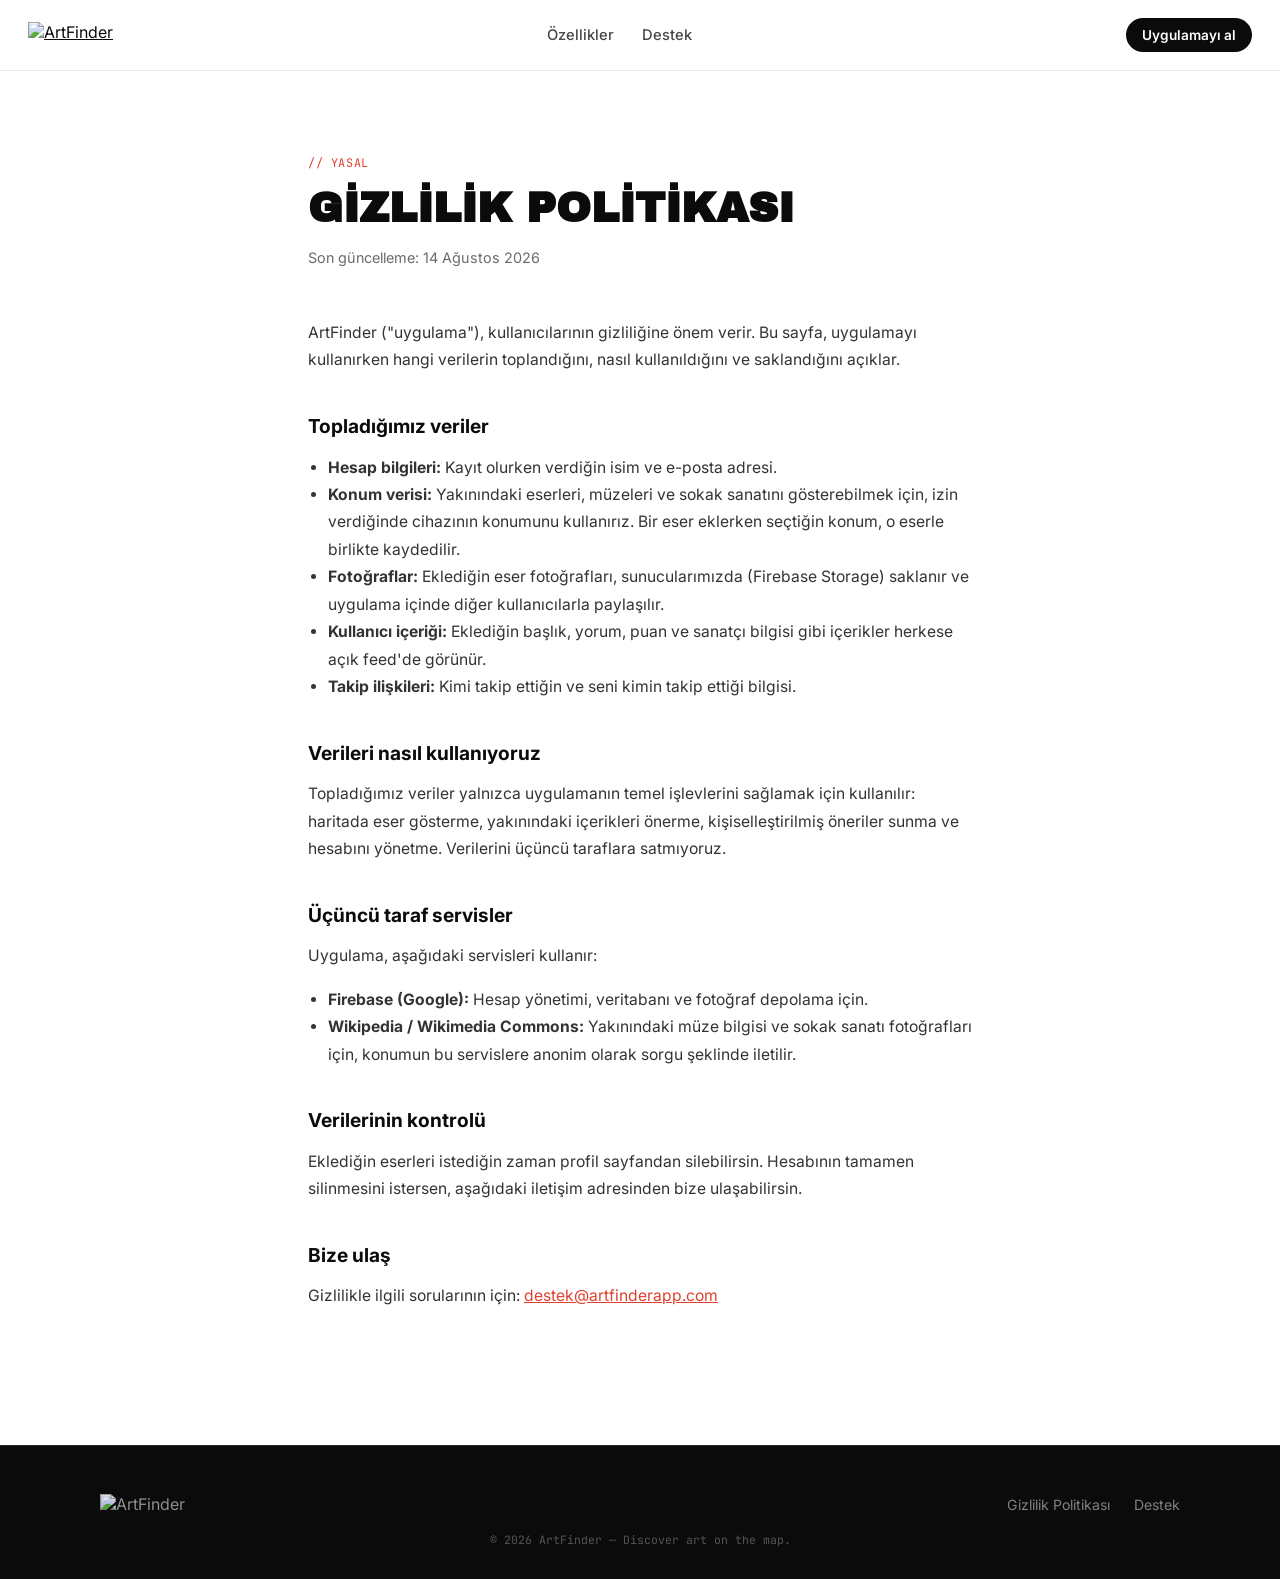
==== privacy.html @ 23e79b47 "Add files via upload" ====
<!DOCTYPE html>
<html lang="tr">
<head>
<meta charset="UTF-8">
<meta name="viewport" content="width=device-width, initial-scale=1.0">
<title>Gizlilik Politikası — ArtFinder</title>
<link rel="icon" href="assets/artfinder_logo_black.png">
<link rel="stylesheet" href="styles.css">
</head>
<body>

<nav class="nav">
  <a href="index.html"><img src="assets/artfinder_logo_black.png" alt="ArtFinder" class="nav-logo"></a>
  <ul class="nav-links">
    <li><a href="index.html#features">Özellikler</a></li>
    <li><a href="support.html">Destek</a></li>
  </ul>
  <a class="nav-cta" href="index.html#get">Uygulamayı al</a>
  <button class="nav-menu-btn" aria-label="Menü"><span></span><span></span><span></span></button>
</nav>

<main class="doc">
  <span class="eyebrow mono">// Yasal</span>
  <h1>Gizlilik Politikası</h1>
  <p class="updated">Son güncelleme: 14 Ağustos 2026</p>

  <p>ArtFinder ("uygulama"), kullanıcılarının gizliliğine önem verir. Bu sayfa, uygulamayı kullanırken hangi verilerin toplandığını, nasıl kullanıldığını ve saklandığını açıklar.</p>

  <h2>Topladığımız veriler</h2>
  <ul>
    <li><strong>Hesap bilgileri:</strong> Kayıt olurken verdiğin isim ve e-posta adresi.</li>
    <li><strong>Konum verisi:</strong> Yakınındaki eserleri, müzeleri ve sokak sanatını gösterebilmek için, izin verdiğinde cihazının konumunu kullanırız. Bir eser eklerken seçtiğin konum, o eserle birlikte kaydedilir.</li>
    <li><strong>Fotoğraflar:</strong> Eklediğin eser fotoğrafları, sunucularımızda (Firebase Storage) saklanır ve uygulama içinde diğer kullanıcılarla paylaşılır.</li>
    <li><strong>Kullanıcı içeriği:</strong> Eklediğin başlık, yorum, puan ve sanatçı bilgisi gibi içerikler herkese açık feed'de görünür.</li>
    <li><strong>Takip ilişkileri:</strong> Kimi takip ettiğin ve seni kimin takip ettiği bilgisi.</li>
  </ul>

  <h2>Verileri nasıl kullanıyoruz</h2>
  <p>Topladığımız veriler yalnızca uygulamanın temel işlevlerini sağlamak için kullanılır: haritada eser gösterme, yakınındaki içerikleri önerme, kişiselleştirilmiş öneriler sunma ve hesabını yönetme. Verilerini üçüncü taraflara satmıyoruz.</p>

  <h2>Üçüncü taraf servisler</h2>
  <p>Uygulama, aşağıdaki servisleri kullanır:</p>
  <ul>
    <li><strong>Firebase (Google):</strong> Hesap yönetimi, veritabanı ve fotoğraf depolama için.</li>
    <li><strong>Wikipedia / Wikimedia Commons:</strong> Yakınındaki müze bilgisi ve sokak sanatı fotoğrafları için, konumun bu servislere anonim olarak sorgu şeklinde iletilir.</li>
  </ul>

  <h2>Verilerinin kontrolü</h2>
  <p>Eklediğin eserleri istediğin zaman profil sayfandan silebilirsin. Hesabının tamamen silinmesini istersen, aşağıdaki iletişim adresinden bize ulaşabilirsin.</p>

  <h2>Bize ulaş</h2>
  <p>Gizlilikle ilgili sorularının için: <a class="mailto" href="mailto:destek@artfinderapp.com">destek@artfinderapp.com</a></p>
</main>

<footer>
  <div class="footer-inner">
    <img src="assets/artfinder_logo_white.png" alt="ArtFinder" class="footer-logo">
    <ul class="footer-links">
      <li><a href="privacy.html">Gizlilik Politikası</a></li>
      <li><a href="support.html">Destek</a></li>
    </ul>
  </div>
  <div class="footer-tag">© 2026 ArtFinder — Discover art on the map.</div>
</footer>

<script src="script.js"></script>
</body>
</html>
---- styles.css ----
@import url('https://fonts.googleapis.com/css2?family=Archivo+Black&family=Inter:wght@400;500;600;700&family=JetBrains+Mono:wght@400;500&display=swap');

:root{
  --ink:#0b0b0b;
  --paper:#ffffff;
  --line:#e7e7e4;
  --grey:#6b6b68;
  --spray:#e0402f;
  --pin-orange:#e08a3e;
  --pin-blue:#3e6fe0;
  --pin-purple:#8a4fe0;
}

*{box-sizing:border-box;}
html{scroll-behavior:smooth;}
@media (prefers-reduced-motion: reduce){
  html{scroll-behavior:auto;}
  *{animation-duration:0.001ms !important; animation-iteration-count:1 !important; transition-duration:0.001ms !important;}
}

body{
  margin:0;
  background:var(--paper);
  color:var(--ink);
  font-family:'Inter',sans-serif;
  -webkit-font-smoothing:antialiased;
}

a{color:inherit;}
img{max-width:100%;display:block;}

.mono{
  font-family:'JetBrains Mono',monospace;
  font-size:0.72rem;
  letter-spacing:0.04em;
  text-transform:uppercase;
}

/* ---------- NAV ---------- */
.nav{
  position:sticky;
  top:0;
  z-index:50;
  display:flex;
  align-items:center;
  justify-content:space-between;
  padding:18px 28px;
  background:rgba(255,255,255,0.88);
  backdrop-filter:blur(10px);
  border-bottom:1px solid var(--line);
}
.nav-logo{height:26px;}
.nav-links{
  display:flex;
  gap:28px;
  list-style:none;
  margin:0;
  padding:0;
  font-size:0.92rem;
  font-weight:500;
}
.nav-links a{
  text-decoration:none;
  opacity:0.75;
  transition:opacity 0.15s ease;
}
.nav-links a:hover, .nav-links a:focus-visible{opacity:1;}
.nav-cta{
  font-size:0.85rem;
  font-weight:600;
  padding:9px 16px;
  border-radius:999px;
  background:var(--ink);
  color:var(--paper);
  text-decoration:none;
  white-space:nowrap;
}
.nav-menu-btn{display:none;background:none;border:none;cursor:pointer;padding:6px;}
.nav-menu-btn span{display:block;width:22px;height:2px;background:var(--ink);margin:5px 0;}

@media (max-width:760px){
  .nav-links{
    position:fixed; inset:64px 0 0 0; background:var(--paper);
    flex-direction:column; padding:32px 28px; gap:22px; font-size:1.1rem;
    transform:translateY(-110%); transition:transform 0.25s ease; border-top:1px solid var(--line);
  }
  .nav-links.open{transform:translateY(0);}
  .nav-menu-btn{display:block;}
  .nav-cta{display:none;}
}

/* ---------- HERO ---------- */
.hero{
  position:relative;
  background:var(--ink);
  color:var(--paper);
  padding:96px 28px 120px;
  overflow:hidden;
  text-align:center;
}
.hero::before{
  content:'';
  position:absolute; inset:0;
  background-image:radial-gradient(rgba(255,255,255,0.09) 1.4px, transparent 1.4px);
  background-size:26px 26px;
  opacity:0.5;
  pointer-events:none;
}
.hero-inner{position:relative; max-width:720px; margin:0 auto;}
.hero-logo{width:150px; margin:0 auto 36px; opacity:0; animation:riseIn 0.7s 0.05s ease forwards;}
.hero h1{
  font-family:'Archivo Black',sans-serif;
  font-size:clamp(2.6rem, 7vw, 4.6rem);
  line-height:0.98;
  letter-spacing:-0.01em;
  margin:0 0 22px;
  text-transform:uppercase;
  opacity:0; animation:riseIn 0.7s 0.15s ease forwards;
}
.hero h1 .spray{color:var(--spray);}
.hero p{
  font-size:1.15rem;
  line-height:1.6;
  color:rgba(255,255,255,0.72);
  max-width:480px;
  margin:0 auto 40px;
  opacity:0; animation:riseIn 0.7s 0.25s ease forwards;
}
@keyframes riseIn{from{opacity:0; transform:translateY(14px);} to{opacity:1; transform:translateY(0);}}

.badge-row{
  display:flex; justify-content:center; align-items:center; gap:14px; flex-wrap:wrap;
  opacity:0; animation:riseIn 0.7s 0.35s ease forwards;
}
.appstore-btn{
  display:inline-flex; align-items:center; gap:10px;
  background:var(--paper); color:var(--ink);
  padding:13px 22px; border-radius:12px;
  text-decoration:none; font-weight:700; font-size:0.98rem;
  transition:transform 0.15s ease;
}
.appstore-btn:hover{transform:translateY(-2px);}
.appstore-btn svg{width:20px; height:20px;}
.soon-tag{
  font-family:'JetBrains Mono',monospace;
  font-size:0.7rem;
  letter-spacing:0.06em;
  text-transform:uppercase;
  color:rgba(255,255,255,0.5);
  border:1px solid rgba(255,255,255,0.25);
  padding:6px 12px;
  border-radius:999px;
}

.hero-pins{position:absolute; inset:0; pointer-events:none;}
.hero-pin{
  position:absolute;
  width:10px; height:10px;
  border-radius:50%;
  box-shadow:0 0 0 4px rgba(255,255,255,0.06);
}

/* ---------- SECTION SHELL ---------- */
.section{padding:100px 28px; max-width:1080px; margin:0 auto;}
.eyebrow{
  display:inline-block;
  font-family:'JetBrains Mono',monospace;
  font-size:0.74rem;
  letter-spacing:0.05em;
  color:var(--spray);
  margin-bottom:14px;
}
.section h2{
  font-family:'Archivo Black',sans-serif;
  font-size:clamp(1.9rem, 4vw, 2.7rem);
  text-transform:uppercase;
  letter-spacing:-0.01em;
  margin:0 0 16px;
  max-width:640px;
}
.section-lead{
  font-size:1.05rem;
  color:var(--grey);
  max-width:520px;
  line-height:1.65;
  margin:0 0 56px;
}

/* ---------- FEATURE PINS ---------- */
.pin-grid{
  display:grid;
  grid-template-columns:repeat(2,1fr);
  gap:1px;
  background:var(--line);
  border:1px solid var(--line);
}
@media (max-width:700px){.pin-grid{grid-template-columns:1fr;}}
.pin-card{
  background:var(--paper);
  padding:34px 30px;
  transition:background 0.2s ease, transform 0.2s ease;
}
.pin-card:hover{background:#fafaf8; transform:translateY(-3px);}
.pin-card .coords{
  display:flex; align-items:center; gap:8px;
  color:var(--grey);
  margin-bottom:18px;
}
.dot{width:8px; height:8px; border-radius:50%; flex-shrink:0;}
.dot.orange{background:var(--pin-orange);}
.dot.blue{background:var(--pin-blue);}
.dot.purple{background:var(--pin-purple);}
.dot.spray{background:var(--spray);}
.pin-card h3{font-size:1.2rem; margin:0 0 10px; font-weight:700;}
.pin-card p{margin:0; color:var(--grey); line-height:1.6; font-size:0.96rem;}

/* ---------- STEPS ---------- */
.steps{display:flex; flex-direction:column; gap:0; border-top:1px solid var(--line);}
.step{
  display:grid;
  grid-template-columns:90px 1fr;
  gap:24px;
  padding:32px 0;
  border-bottom:1px solid var(--line);
  align-items:baseline;
}
.step-num{
  font-family:'Archivo Black',sans-serif;
  font-size:1.6rem;
  color:var(--line);
  -webkit-text-stroke:1.5px var(--ink);
  color:transparent;
}
.step h3{margin:0 0 8px; font-size:1.15rem;}
.step p{margin:0; color:var(--grey); line-height:1.6; max-width:460px;}

/* ---------- COMMUNITY / SPLIT ---------- */
.split{
  display:grid;
  grid-template-columns:1fr 1fr;
  gap:64px;
  align-items:center;
}
@media (max-width:760px){.split{grid-template-columns:1fr;}}
.split-visual{
  background:var(--ink);
  border-radius:20px;
  aspect-ratio:4/3;
  position:relative;
  overflow:hidden;
}
.route-svg{position:absolute; inset:0; width:100%; height:100%;}
.split h2{max-width:none;}

/* ---------- CTA BAND ---------- */
.cta-band{
  background:var(--ink);
  color:var(--paper);
  text-align:center;
  padding:100px 28px;
}
.cta-band .eyebrow{color:var(--spray);}
.cta-band h2{
  font-family:'Archivo Black',sans-serif;
  font-size:clamp(2rem, 5vw, 3.2rem);
  text-transform:uppercase;
  margin:0 0 30px;
}

/* ---------- FOOTER ---------- */
footer{
  background:var(--ink);
  color:rgba(255,255,255,0.6);
  padding:48px 28px 32px;
  border-top:1px solid rgba(255,255,255,0.1);
}
.footer-inner{
  max-width:1080px; margin:0 auto;
  display:flex; justify-content:space-between; align-items:center; flex-wrap:wrap; gap:20px;
}
.footer-logo{height:20px; opacity:0.9;}
.footer-links{display:flex; gap:24px; list-style:none; padding:0; margin:0; font-size:0.88rem;}
.footer-links a{text-decoration:none; opacity:0.8;}
.footer-links a:hover{opacity:1;}
.footer-tag{font-family:'JetBrains Mono',monospace; font-size:0.72rem; opacity:0.5; margin-top:18px; text-align:center;}

/* focus states */
a:focus-visible, button:focus-visible{
  outline:2px solid var(--spray);
  outline-offset:3px;
}

/* ---------- SIMPLE PAGES (privacy/support) ---------- */
.doc{
  max-width:720px;
  margin:0 auto;
  padding:80px 28px 120px;
}
.doc .eyebrow{color:var(--spray);}
.doc h1{
  font-family:'Archivo Black',sans-serif;
  text-transform:uppercase;
  font-size:clamp(1.8rem,4vw,2.6rem);
  margin:0 0 8px;
}
.doc .updated{color:var(--grey); font-size:0.9rem; margin-bottom:48px;}
.doc h2{font-size:1.2rem; margin:40px 0 12px;}
.doc p, .doc li{color:#333; line-height:1.75; font-size:0.98rem;}
.doc ul{padding-left:20px;}
.doc a.mailto{color:var(--spray); text-decoration:underline;}
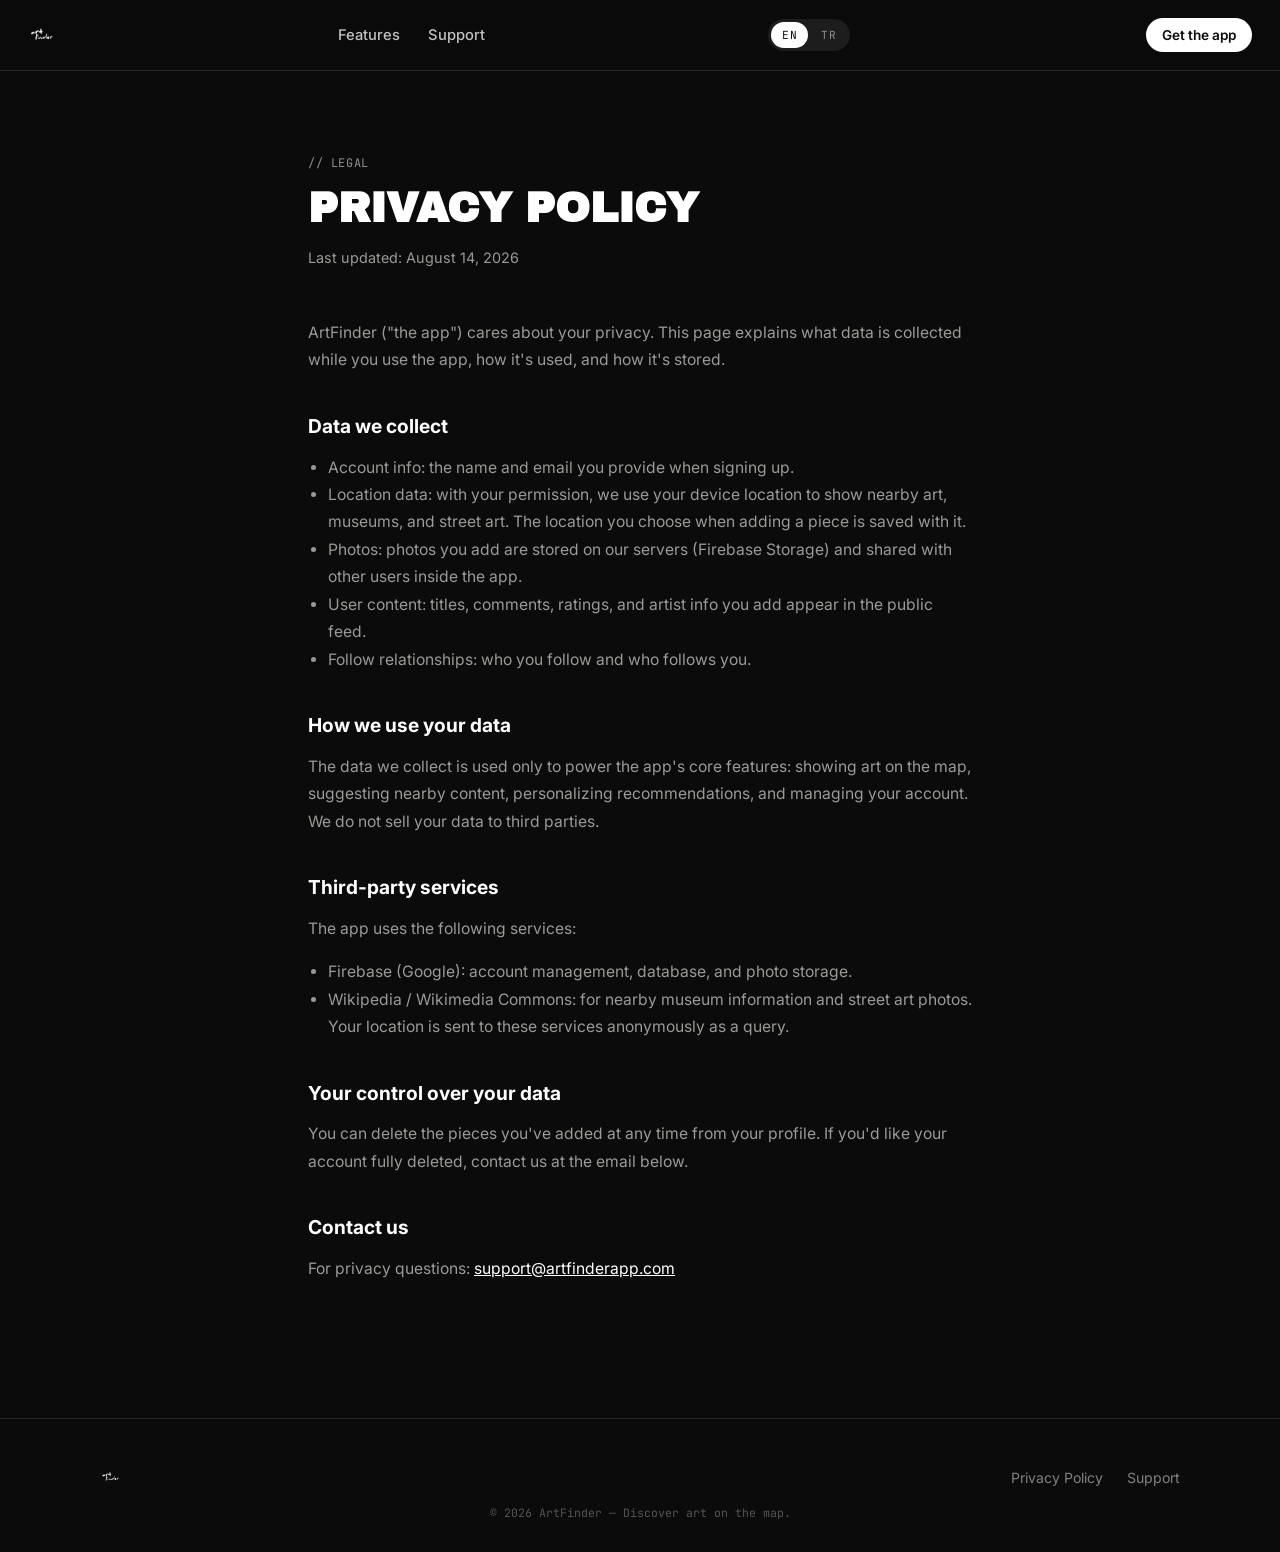
==== commit 554e9785: "Add files via upload" ====
--- a/privacy.html
+++ b/privacy.html
@@ -1,66 +1,70 @@
 <!DOCTYPE html>
-<html lang="tr">
+<html lang="en">
 <head>
 <meta charset="UTF-8">
 <meta name="viewport" content="width=device-width, initial-scale=1.0">
-<title>Gizlilik Politikası — ArtFinder</title>
-<link rel="icon" href="assets/artfinder_logo_black.png">
+<title>Privacy Policy — ArtFinder</title>
+<link rel="icon" href="favicon.png">
 <link rel="stylesheet" href="styles.css">
 </head>
 <body>
 
 <nav class="nav">
-  <a href="index.html"><img src="assets/artfinder_logo_black.png" alt="ArtFinder" class="nav-logo"></a>
+  <a href="index.html"><img src="artfinder_logo_white.png" alt="ArtFinder" class="nav-logo"></a>
   <ul class="nav-links">
-    <li><a href="index.html#features">Özellikler</a></li>
-    <li><a href="support.html">Destek</a></li>
+    <li><a href="index.html#features" data-en="Features" data-tr="Özellikler">Features</a></li>
+    <li><a href="support.html" data-en="Support" data-tr="Destek">Support</a></li>
   </ul>
-  <a class="nav-cta" href="index.html#get">Uygulamayı al</a>
-  <button class="nav-menu-btn" aria-label="Menü"><span></span><span></span><span></span></button>
+  <div class="lang-toggle" role="group" aria-label="Language">
+    <button type="button" class="lang-btn" data-lang="en">EN</button>
+    <button type="button" class="lang-btn" data-lang="tr">TR</button>
+  </div>
+  <a class="nav-cta" href="index.html#get" data-en="Get the app" data-tr="Uygulamayı al">Get the app</a>
+  <button class="nav-menu-btn" aria-label="Menu"><span></span><span></span><span></span></button>
 </nav>
 
 <main class="doc">
-  <span class="eyebrow mono">// Yasal</span>
-  <h1>Gizlilik Politikası</h1>
-  <p class="updated">Son güncelleme: 14 Ağustos 2026</p>
+  <span class="eyebrow mono" data-en="// Legal" data-tr="// Yasal">// Legal</span>
+  <h1 data-en="Privacy Policy" data-tr="Gizlilik Politikası">Privacy Policy</h1>
+  <p class="updated" data-en="Last updated: August 14, 2026" data-tr="Son güncelleme: 14 Ağustos 2026">Last updated: August 14, 2026</p>
 
-  <p>ArtFinder ("uygulama"), kullanıcılarının gizliliğine önem verir. Bu sayfa, uygulamayı kullanırken hangi verilerin toplandığını, nasıl kullanıldığını ve saklandığını açıklar.</p>
+  <p data-en="ArtFinder (&quot;the app&quot;) cares about your privacy. This page explains what data is collected while you use the app, how it's used, and how it's stored." data-tr="ArtFinder (&quot;uygulama&quot;), kullanıcılarının gizliliğine önem verir. Bu sayfa, uygulamayı kullanırken hangi verilerin toplandığını, nasıl kullanıldığını ve saklandığını açıklar.">ArtFinder ("the app") cares about your privacy. This page explains what data is collected while you use the app, how it's used, and how it's stored.</p>
 
-  <h2>Topladığımız veriler</h2>
+  <h2 data-en="Data we collect" data-tr="Topladığımız veriler">Data we collect</h2>
   <ul>
-    <li><strong>Hesap bilgileri:</strong> Kayıt olurken verdiğin isim ve e-posta adresi.</li>
-    <li><strong>Konum verisi:</strong> Yakınındaki eserleri, müzeleri ve sokak sanatını gösterebilmek için, izin verdiğinde cihazının konumunu kullanırız. Bir eser eklerken seçtiğin konum, o eserle birlikte kaydedilir.</li>
-    <li><strong>Fotoğraflar:</strong> Eklediğin eser fotoğrafları, sunucularımızda (Firebase Storage) saklanır ve uygulama içinde diğer kullanıcılarla paylaşılır.</li>
-    <li><strong>Kullanıcı içeriği:</strong> Eklediğin başlık, yorum, puan ve sanatçı bilgisi gibi içerikler herkese açık feed'de görünür.</li>
-    <li><strong>Takip ilişkileri:</strong> Kimi takip ettiğin ve seni kimin takip ettiği bilgisi.</li>
+    <li data-en="Account info: the name and email you provide when signing up." data-tr="Hesap bilgileri: Kayıt olurken verdiğin isim ve e-posta adresi.">Account info: the name and email you provide when signing up.</li>
+    <li data-en="Location data: with your permission, we use your device location to show nearby art, museums, and street art. The location you choose when adding a piece is saved with it." data-tr="Konum verisi: Yakınındaki eserleri, müzeleri ve sokak sanatını gösterebilmek için, izin verdiğinde cihazının konumunu kullanırız. Bir eser eklerken seçtiğin konum, o eserle birlikte kaydedilir.">Location data: with your permission, we use your device location to show nearby art, museums, and street art. The location you choose when adding a piece is saved with it.</li>
+    <li data-en="Photos: photos you add are stored on our servers (Firebase Storage) and shared with other users inside the app." data-tr="Fotoğraflar: Eklediğin eser fotoğrafları, sunucularımızda (Firebase Storage) saklanır ve uygulama içinde diğer kullanıcılarla paylaşılır.">Photos: photos you add are stored on our servers (Firebase Storage) and shared with other users inside the app.</li>
+    <li data-en="User content: titles, comments, ratings, and artist info you add appear in the public feed." data-tr="Kullanıcı içeriği: Eklediğin başlık, yorum, puan ve sanatçı bilgisi gibi içerikler herkese açık feed'de görünür.">User content: titles, comments, ratings, and artist info you add appear in the public feed.</li>
+    <li data-en="Follow relationships: who you follow and who follows you." data-tr="Takip ilişkileri: Kimi takip ettiğin ve seni kimin takip ettiği bilgisi.">Follow relationships: who you follow and who follows you.</li>
   </ul>
 
-  <h2>Verileri nasıl kullanıyoruz</h2>
-  <p>Topladığımız veriler yalnızca uygulamanın temel işlevlerini sağlamak için kullanılır: haritada eser gösterme, yakınındaki içerikleri önerme, kişiselleştirilmiş öneriler sunma ve hesabını yönetme. Verilerini üçüncü taraflara satmıyoruz.</p>
+  <h2 data-en="How we use your data" data-tr="Verileri nasıl kullanıyoruz">How we use your data</h2>
+  <p data-en="The data we collect is used only to power the app's core features: showing art on the map, suggesting nearby content, personalizing recommendations, and managing your account. We do not sell your data to third parties." data-tr="Topladığımız veriler yalnızca uygulamanın temel işlevlerini sağlamak için kullanılır: haritada eser gösterme, yakınındaki içerikleri önerme, kişiselleştirilmiş öneriler sunma ve hesabını yönetme. Verilerini üçüncü taraflara satmıyoruz.">The data we collect is used only to power the app's core features: showing art on the map, suggesting nearby content, personalizing recommendations, and managing your account. We do not sell your data to third parties.</p>
 
-  <h2>Üçüncü taraf servisler</h2>
-  <p>Uygulama, aşağıdaki servisleri kullanır:</p>
+  <h2 data-en="Third-party services" data-tr="Üçüncü taraf servisler">Third-party services</h2>
+  <p data-en="The app uses the following services:" data-tr="Uygulama, aşağıdaki servisleri kullanır:">The app uses the following services:</p>
   <ul>
-    <li><strong>Firebase (Google):</strong> Hesap yönetimi, veritabanı ve fotoğraf depolama için.</li>
-    <li><strong>Wikipedia / Wikimedia Commons:</strong> Yakınındaki müze bilgisi ve sokak sanatı fotoğrafları için, konumun bu servislere anonim olarak sorgu şeklinde iletilir.</li>
+    <li data-en="Firebase (Google): account management, database, and photo storage." data-tr="Firebase (Google): Hesap yönetimi, veritabanı ve fotoğraf depolama için.">Firebase (Google): account management, database, and photo storage.</li>
+    <li data-en="Wikipedia / Wikimedia Commons: for nearby museum information and street art photos. Your location is sent to these services anonymously as a query." data-tr="Wikipedia / Wikimedia Commons: Yakınındaki müze bilgisi ve sokak sanatı fotoğrafları için, konumun bu servislere anonim olarak sorgu şeklinde iletilir.">Wikipedia / Wikimedia Commons: for nearby museum information and street art photos. Your location is sent to these services anonymously as a query.</li>
   </ul>
 
-  <h2>Verilerinin kontrolü</h2>
-  <p>Eklediğin eserleri istediğin zaman profil sayfandan silebilirsin. Hesabının tamamen silinmesini istersen, aşağıdaki iletişim adresinden bize ulaşabilirsin.</p>
+  <h2 data-en="Your control over your data" data-tr="Verilerinin kontrolü">Your control over your data</h2>
+  <p data-en="You can delete the pieces you've added at any time from your profile. If you'd like your account fully deleted, contact us at the email below." data-tr="Eklediğin eserleri istediğin zaman profil sayfandan silebilirsin. Hesabının tamamen silinmesini istersen, aşağıdaki iletişim adresinden bize ulaşabilirsin.">You can delete the pieces you've added at any time from your profile. If you'd like your account fully deleted, contact us at the email below.</p>
 
-  <h2>Bize ulaş</h2>
-  <p>Gizlilikle ilgili sorularının için: <a class="mailto" href="mailto:destek@artfinderapp.com">destek@artfinderapp.com</a></p>
+  <h2 data-en="Contact us" data-tr="Bize ulaş">Contact us</h2>
+  <p><span data-en="For privacy questions: " data-tr="Gizlilikle ilgili sorularının için: ">For privacy questions: </span><a class="mailto" href="mailto:support@artfinderapp.com">support@artfinderapp.com</a></p>
 </main>
 
 <footer>
   <div class="footer-inner">
-    <img src="assets/artfinder_logo_white.png" alt="ArtFinder" class="footer-logo">
+    <img src="artfinder_logo_white.png" alt="ArtFinder" class="footer-logo">
     <ul class="footer-links">
-      <li><a href="privacy.html">Gizlilik Politikası</a></li>
-      <li><a href="support.html">Destek</a></li>
+      <li><a href="privacy.html" data-en="Privacy Policy" data-tr="Gizlilik Politikası">Privacy Policy</a></li>
+      <li><a href="support.html" data-en="Support" data-tr="Destek">Support</a></li>
     </ul>
   </div>
-  <div class="footer-tag">© 2026 ArtFinder — Discover art on the map.</div>
+  <div class="footer-tag" data-en="© 2026 ArtFinder — Discover art on the map." data-tr="© 2026 ArtFinder — Sanatı haritada keşfet.">© 2026 ArtFinder — Discover art on the map.</div>
 </footer>
 
 <script src="script.js"></script>
--- a/styles.css
+++ b/styles.css
@@ -3,12 +3,10 @@
 :root{
   --ink:#0b0b0b;
   --paper:#ffffff;
-  --line:#e7e7e4;
-  --grey:#6b6b68;
-  --spray:#e0402f;
-  --pin-orange:#e08a3e;
-  --pin-blue:#3e6fe0;
-  --pin-purple:#8a4fe0;
+  --line:rgba(255,255,255,0.12);
+  --grey:#9a9a97;
+  --card:#131313;
+  --card-hover:#181818;
 }
 
 *{box-sizing:border-box;}
@@ -20,8 +18,8 @@
 
 body{
   margin:0;
-  background:var(--paper);
-  color:var(--ink);
+  background:var(--ink);
+  color:var(--paper);
   font-family:'Inter',sans-serif;
   -webkit-font-smoothing:antialiased;
 }
@@ -45,7 +43,7 @@
   align-items:center;
   justify-content:space-between;
   padding:18px 28px;
-  background:rgba(255,255,255,0.88);
+  background:rgba(11,11,11,0.85);
   backdrop-filter:blur(10px);
   border-bottom:1px solid var(--line);
 }
@@ -63,24 +61,54 @@
   text-decoration:none;
   opacity:0.75;
   transition:opacity 0.15s ease;
+  position:relative;
 }
 .nav-links a:hover, .nav-links a:focus-visible{opacity:1;}
+.nav-links a::after{
+  content:'';
+  position:absolute; left:0; bottom:-4px;
+  width:0; height:1.5px; background:var(--paper);
+  transition:width 0.25s ease;
+}
+.nav-links a:hover::after, .nav-links a:focus-visible::after{width:100%;}
+
+.lang-toggle{
+  display:inline-flex; align-items:center; gap:2px;
+  background:rgba(255,255,255,0.08);
+  border-radius:999px; padding:3px;
+  margin-right:12px;
+}
+.lang-btn{
+  font-family:'JetBrains Mono',monospace;
+  font-size:0.7rem;
+  letter-spacing:0.05em;
+  padding:6px 11px;
+  border-radius:999px;
+  border:none;
+  background:transparent;
+  color:rgba(255,255,255,0.5);
+  cursor:pointer;
+  transition:background 0.2s ease, color 0.2s ease;
+}
+.lang-btn.active{background:var(--paper); color:var(--ink);}
+.lang-btn:hover:not(.active){color:rgba(255,255,255,0.8);}
+
 .nav-cta{
   font-size:0.85rem;
   font-weight:600;
   padding:9px 16px;
   border-radius:999px;
-  background:var(--ink);
-  color:var(--paper);
+  background:var(--paper);
+  color:var(--ink);
   text-decoration:none;
   white-space:nowrap;
 }
 .nav-menu-btn{display:none;background:none;border:none;cursor:pointer;padding:6px;}
-.nav-menu-btn span{display:block;width:22px;height:2px;background:var(--ink);margin:5px 0;}
+.nav-menu-btn span{display:block;width:22px;height:2px;background:var(--paper);margin:5px 0;}
 
 @media (max-width:760px){
   .nav-links{
-    position:fixed; inset:64px 0 0 0; background:var(--paper);
+    position:fixed; inset:64px 0 0 0; background:var(--ink);
     flex-direction:column; padding:32px 28px; gap:22px; font-size:1.1rem;
     transform:translateY(-110%); transition:transform 0.25s ease; border-top:1px solid var(--line);
   }
@@ -94,52 +122,84 @@
   position:relative;
   background:var(--ink);
   color:var(--paper);
-  padding:96px 28px 120px;
+  padding:110px 28px 90px;
   overflow:hidden;
   text-align:center;
-}
-.hero::before{
-  content:'';
+  min-height:64vh;
+  display:flex;
+  align-items:center;
+  justify-content:center;
+}
+.hero-shader-holder{
   position:absolute; inset:0;
-  background-image:radial-gradient(rgba(255,255,255,0.09) 1.4px, transparent 1.4px);
-  background-size:26px 26px;
-  opacity:0.5;
-  pointer-events:none;
-}
-.hero-inner{position:relative; max-width:720px; margin:0 auto;}
-.hero-logo{width:150px; margin:0 auto 36px; opacity:0; animation:riseIn 0.7s 0.05s ease forwards;}
-.hero h1{
+  z-index:0;
+  overflow:hidden;
+}
+.hero-shader-holder canvas{
+  display:block;
+  width:100% !important;
+  height:100% !important;
+  opacity:0.85;
+}
+.hero-inner{position:relative; z-index:1; max-width:720px; margin:0 auto;}
+.hero-pins{position:absolute; inset:0; pointer-events:none; z-index:1; transition:transform 0.2s ease-out;}
+.hero-pin{
+  position:absolute;
+  width:10px; height:10px;
+  border-radius:50%;
+  box-shadow:0 0 0 4px rgba(255,255,255,0.06);
+  animation:floatPin 4.5s ease-in-out infinite;
+}
+@keyframes floatPin{0%,100%{transform:translateY(0);} 50%{transform:translateY(-6px);}}
+.hero-route{
+  position:absolute; inset:0; width:100%; height:100%;
+  pointer-events:none; opacity:0.5; z-index:1;
+}
+@media (prefers-reduced-motion: reduce){
+  .hero-pin{animation:none;}
+  .hero-pins{transition:none !important; transform:none !important;}
+}
+
+.hero-title{
   font-family:'Archivo Black',sans-serif;
-  font-size:clamp(2.6rem, 7vw, 4.6rem);
-  line-height:0.98;
-  letter-spacing:-0.01em;
-  margin:0 0 22px;
-  text-transform:uppercase;
-  opacity:0; animation:riseIn 0.7s 0.15s ease forwards;
-}
-.hero h1 .spray{color:var(--spray);}
-.hero p{
-  font-size:1.15rem;
-  line-height:1.6;
-  color:rgba(255,255,255,0.72);
-  max-width:480px;
-  margin:0 auto 40px;
-  opacity:0; animation:riseIn 0.7s 0.25s ease forwards;
+  color:var(--paper);
+  font-size:clamp(3.2rem, 13vw, 7.5rem);
+  line-height:0.95;
+  letter-spacing:-0.02em;
+  margin:0;
+  text-transform:uppercase;
+  opacity:0; animation:riseIn 0.8s 0.1s ease forwards;
+  text-shadow:0 4px 40px rgba(0,0,0,0.5);
 }
 @keyframes riseIn{from{opacity:0; transform:translateY(14px);} to{opacity:1; transform:translateY(0);}}
 
+/* ---------- INTRO BAND (hero altı, sade tanıtım) ---------- */
+.intro-band{
+  background:var(--ink);
+  color:var(--paper);
+  text-align:center;
+  padding:0 28px 90px;
+  max-width:640px;
+  margin:0 auto;
+}
+.intro-lead{
+  font-size:1.1rem;
+  line-height:1.65;
+  color:rgba(255,255,255,0.75);
+  margin:0 0 34px;
+}
 .badge-row{
   display:flex; justify-content:center; align-items:center; gap:14px; flex-wrap:wrap;
-  opacity:0; animation:riseIn 0.7s 0.35s ease forwards;
 }
 .appstore-btn{
   display:inline-flex; align-items:center; gap:10px;
   background:var(--paper); color:var(--ink);
   padding:13px 22px; border-radius:12px;
   text-decoration:none; font-weight:700; font-size:0.98rem;
-  transition:transform 0.15s ease;
-}
-.appstore-btn:hover{transform:translateY(-2px);}
+  transition:transform 0.2s cubic-bezier(.34,1.4,.44,1), box-shadow 0.2s ease;
+}
+.appstore-btn:hover{transform:translateY(-3px) scale(1.02); box-shadow:0 10px 24px rgba(0,0,0,0.4);}
+.appstore-btn:active{transform:translateY(-1px) scale(0.99);}
 .appstore-btn svg{width:20px; height:20px;}
 .soon-tag{
   font-family:'JetBrains Mono',monospace;
@@ -150,14 +210,6 @@
   border:1px solid rgba(255,255,255,0.25);
   padding:6px 12px;
   border-radius:999px;
-}
-
-.hero-pins{position:absolute; inset:0; pointer-events:none;}
-.hero-pin{
-  position:absolute;
-  width:10px; height:10px;
-  border-radius:50%;
-  box-shadow:0 0 0 4px rgba(255,255,255,0.06);
 }
 
 /* ---------- SECTION SHELL ---------- */
@@ -167,11 +219,12 @@
   font-family:'JetBrains Mono',monospace;
   font-size:0.74rem;
   letter-spacing:0.05em;
-  color:var(--spray);
+  color:rgba(255,255,255,0.55);
   margin-bottom:14px;
 }
 .section h2{
   font-family:'Archivo Black',sans-serif;
+  color:var(--paper);
   font-size:clamp(1.9rem, 4vw, 2.7rem);
   text-transform:uppercase;
   letter-spacing:-0.01em;
@@ -196,22 +249,29 @@
 }
 @media (max-width:700px){.pin-grid{grid-template-columns:1fr;}}
 .pin-card{
-  background:var(--paper);
+  background:var(--card);
   padding:34px 30px;
   transition:background 0.2s ease, transform 0.2s ease;
 }
-.pin-card:hover{background:#fafaf8; transform:translateY(-3px);}
+.pin-card:hover{background:var(--card-hover); transform:translateY(-3px);}
 .pin-card .coords{
   display:flex; align-items:center; gap:8px;
   color:var(--grey);
   margin-bottom:18px;
 }
-.dot{width:8px; height:8px; border-radius:50%; flex-shrink:0;}
-.dot.orange{background:var(--pin-orange);}
-.dot.blue{background:var(--pin-blue);}
-.dot.purple{background:var(--pin-purple);}
-.dot.spray{background:var(--spray);}
-.pin-card h3{font-size:1.2rem; margin:0 0 10px; font-weight:700;}
+.dot{width:8px; height:8px; border-radius:50%; flex-shrink:0; background:var(--paper);}
+.icon-ring{
+  width:52px; height:52px;
+  border-radius:50%;
+  display:flex; align-items:center; justify-content:center;
+  margin-bottom:20px;
+  background:rgba(255,255,255,0.08);
+  color:var(--paper);
+  transition:transform 0.35s cubic-bezier(.34,1.4,.44,1), background 0.2s ease;
+}
+.icon-ring svg{width:24px; height:24px;}
+.pin-card:hover .icon-ring{transform:rotate(-6deg) scale(1.08);}
+.pin-card h3{font-size:1.2rem; margin:0 0 10px; font-weight:700; color:var(--paper);}
 .pin-card p{margin:0; color:var(--grey); line-height:1.6; font-size:0.96rem;}
 
 /* ---------- STEPS ---------- */
@@ -227,11 +287,15 @@
 .step-num{
   font-family:'Archivo Black',sans-serif;
   font-size:1.6rem;
-  color:var(--line);
-  -webkit-text-stroke:1.5px var(--ink);
+  -webkit-text-stroke:1.5px var(--paper);
   color:transparent;
 }
-.step h3{margin:0 0 8px; font-size:1.15rem;}
+.step h3{
+  margin:0 0 8px; font-size:1.15rem;
+  display:flex; align-items:center; gap:10px;
+  color:var(--paper);
+}
+.step h3 svg{width:19px; height:19px; color:var(--paper); flex-shrink:0;}
 .step p{margin:0; color:var(--grey); line-height:1.6; max-width:460px;}
 
 /* ---------- COMMUNITY / SPLIT ---------- */
@@ -243,7 +307,8 @@
 }
 @media (max-width:760px){.split{grid-template-columns:1fr;}}
 .split-visual{
-  background:var(--ink);
+  background:var(--card);
+  border:1px solid var(--line);
   border-radius:20px;
   aspect-ratio:4/3;
   position:relative;
@@ -258,13 +323,14 @@
   color:var(--paper);
   text-align:center;
   padding:100px 28px;
-}
-.cta-band .eyebrow{color:var(--spray);}
+  border-top:1px solid var(--line);
+}
 .cta-band h2{
   font-family:'Archivo Black',sans-serif;
   font-size:clamp(2rem, 5vw, 3.2rem);
   text-transform:uppercase;
   margin:0 0 30px;
+  color:var(--paper);
 }
 
 /* ---------- FOOTER ---------- */
@@ -272,7 +338,7 @@
   background:var(--ink);
   color:rgba(255,255,255,0.6);
   padding:48px 28px 32px;
-  border-top:1px solid rgba(255,255,255,0.1);
+  border-top:1px solid var(--line);
 }
 .footer-inner{
   max-width:1080px; margin:0 auto;
@@ -284,10 +350,37 @@
 .footer-links a:hover{opacity:1;}
 .footer-tag{font-family:'JetBrains Mono',monospace; font-size:0.72rem; opacity:0.5; margin-top:18px; text-align:center;}
 
-/* focus states */
-a:focus-visible, button:focus-visible{
-  outline:2px solid var(--spray);
-  outline-offset:3px;
+/* ---------- SCROLL REVEAL ---------- */
+.reveal{
+  opacity:0;
+  transform:translateY(24px);
+  transition:opacity 0.7s cubic-bezier(.2,.7,.3,1), transform 0.7s cubic-bezier(.2,.7,.3,1);
+}
+.reveal.in-view{opacity:1; transform:translateY(0);}
+.reveal-stagger.in-view .reveal-child{opacity:1; transform:translateY(0);}
+.reveal-child{
+  opacity:0;
+  transform:translateY(18px);
+  transition:opacity 0.6s ease, transform 0.6s ease;
+}
+.reveal-stagger.in-view .reveal-child:nth-child(1){transition-delay:0.02s;}
+.reveal-stagger.in-view .reveal-child:nth-child(2){transition-delay:0.10s;}
+.reveal-stagger.in-view .reveal-child:nth-child(3){transition-delay:0.18s;}
+.reveal-stagger.in-view .reveal-child:nth-child(4){transition-delay:0.26s;}
+
+@media (prefers-reduced-motion: reduce){
+  .reveal, .reveal-child{opacity:1 !important; transform:none !important; transition:none !important;}
+}
+
+/* ---------- DRAW-IN ROUTE LINES ---------- */
+.draw-path{
+  stroke-dasharray:1200;
+  stroke-dashoffset:1200;
+  transition:stroke-dashoffset 1.6s cubic-bezier(.2,.7,.2,1);
+}
+.in-view .draw-path{stroke-dashoffset:0;}
+@media (prefers-reduced-motion: reduce){
+  .draw-path{stroke-dashoffset:0; transition:none;}
 }
 
 /* ---------- SIMPLE PAGES (privacy/support) ---------- */
@@ -296,15 +389,21 @@
   margin:0 auto;
   padding:80px 28px 120px;
 }
-.doc .eyebrow{color:var(--spray);}
 .doc h1{
   font-family:'Archivo Black',sans-serif;
   text-transform:uppercase;
   font-size:clamp(1.8rem,4vw,2.6rem);
   margin:0 0 8px;
+  color:var(--paper);
 }
 .doc .updated{color:var(--grey); font-size:0.9rem; margin-bottom:48px;}
-.doc h2{font-size:1.2rem; margin:40px 0 12px;}
-.doc p, .doc li{color:#333; line-height:1.75; font-size:0.98rem;}
+.doc h2{font-size:1.2rem; margin:40px 0 12px; color:var(--paper);}
+.doc p, .doc li{color:var(--grey); line-height:1.75; font-size:0.98rem;}
 .doc ul{padding-left:20px;}
-.doc a.mailto{color:var(--spray); text-decoration:underline;}
+.doc a.mailto{color:var(--paper); text-decoration:underline;}
+
+/* focus states */
+a:focus-visible, button:focus-visible{
+  outline:2px solid var(--paper);
+  outline-offset:3px;
+}
